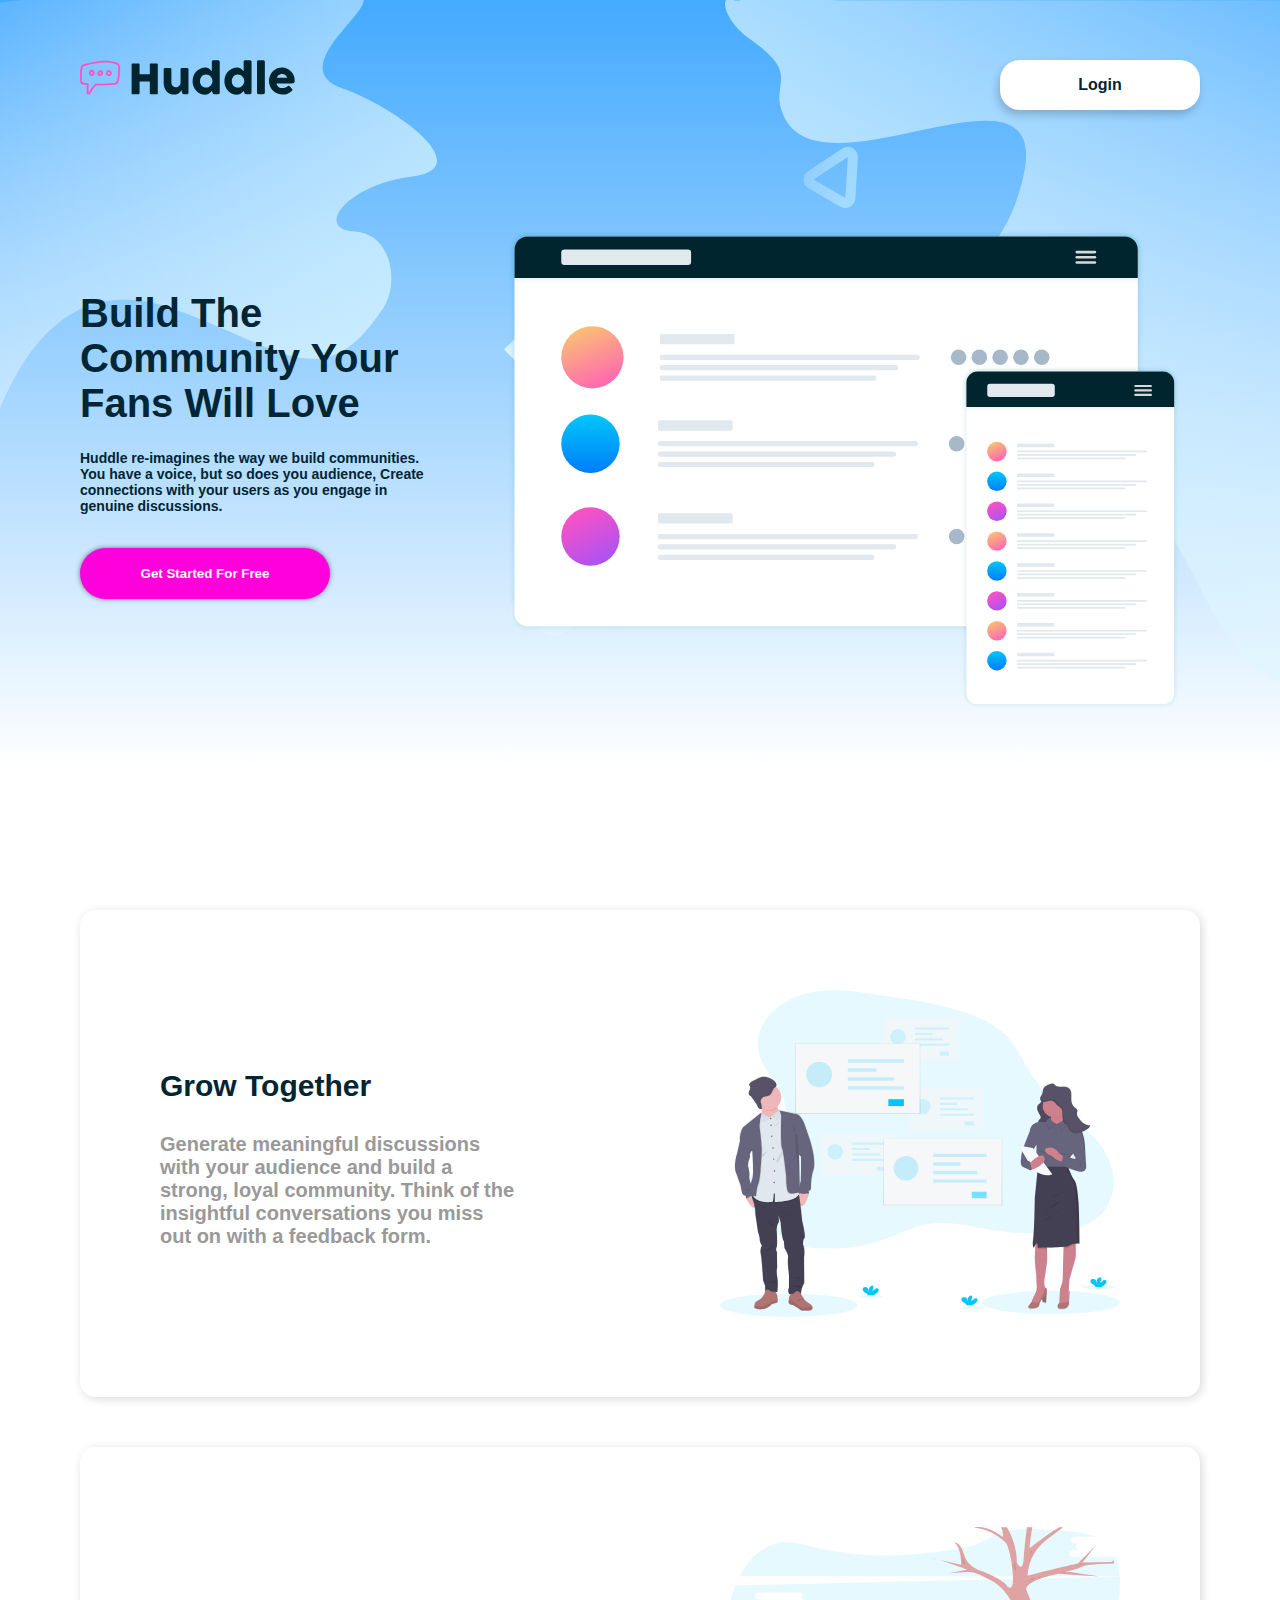
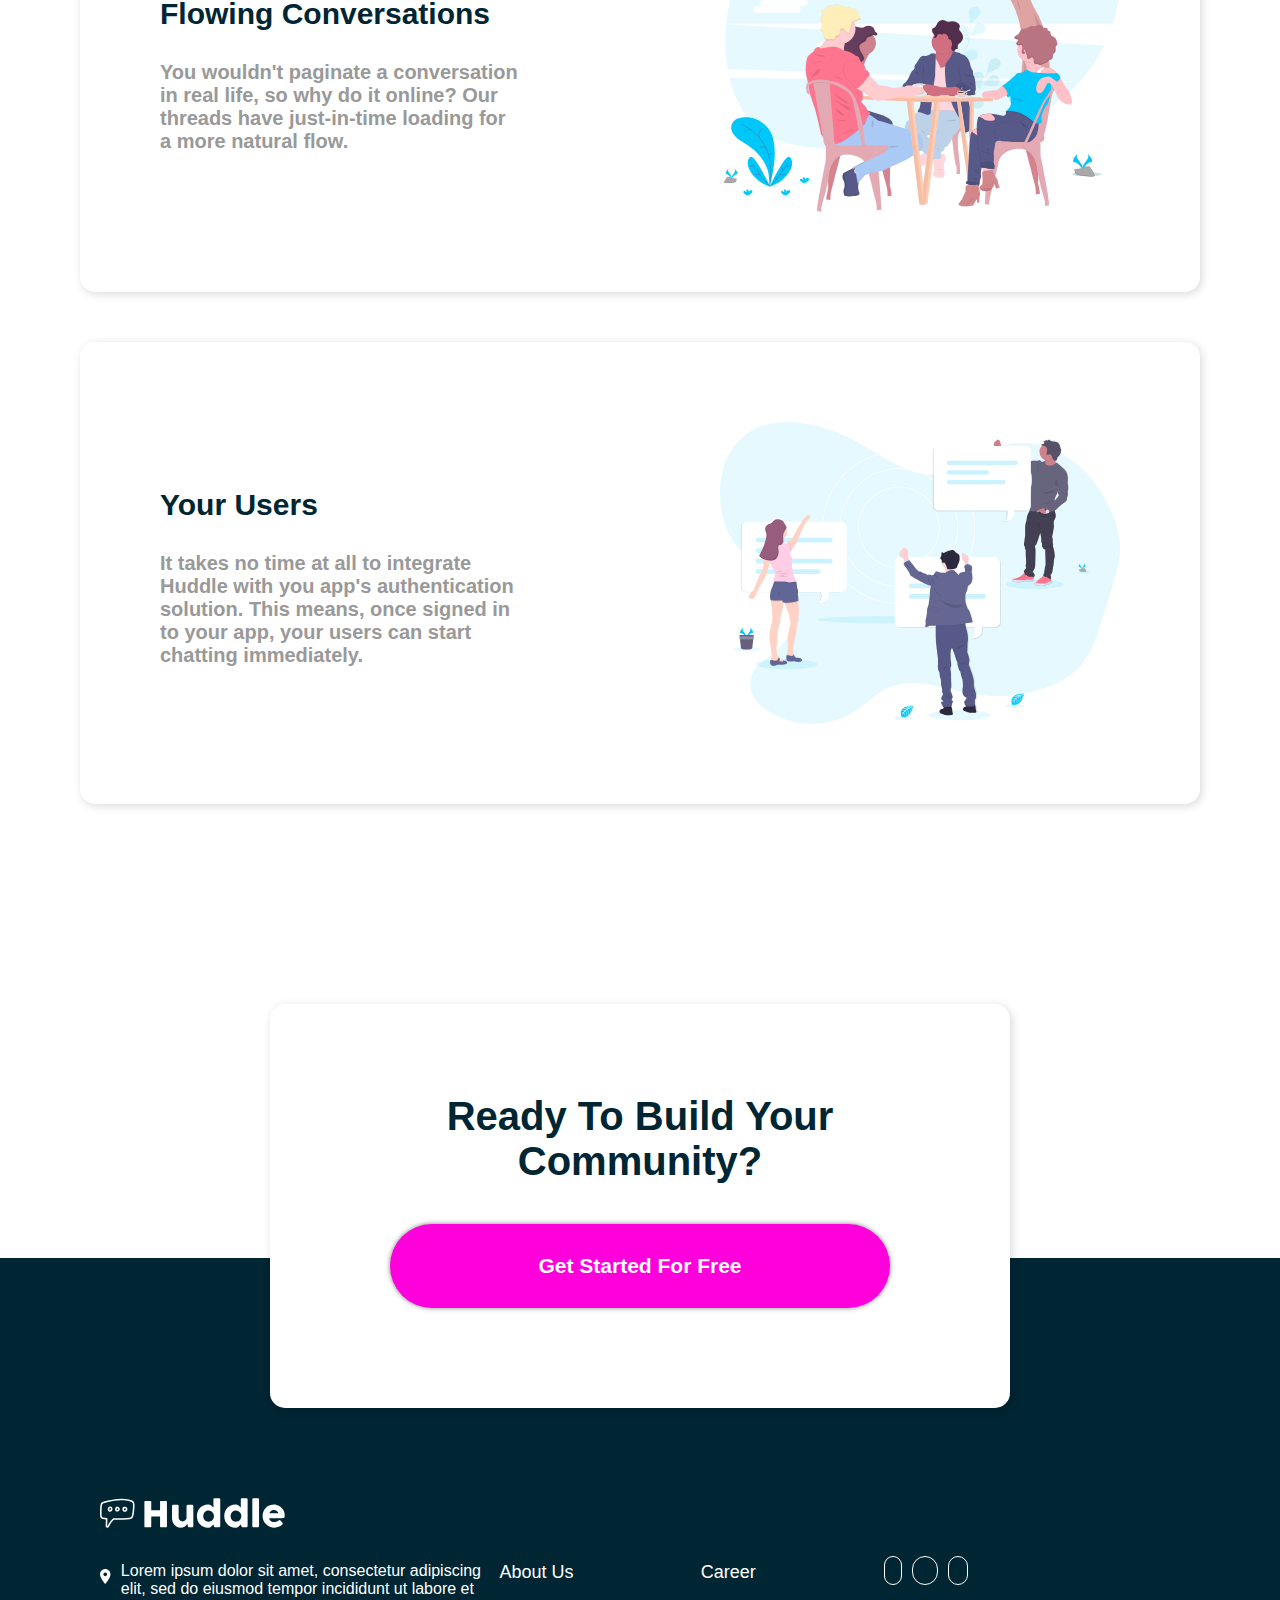
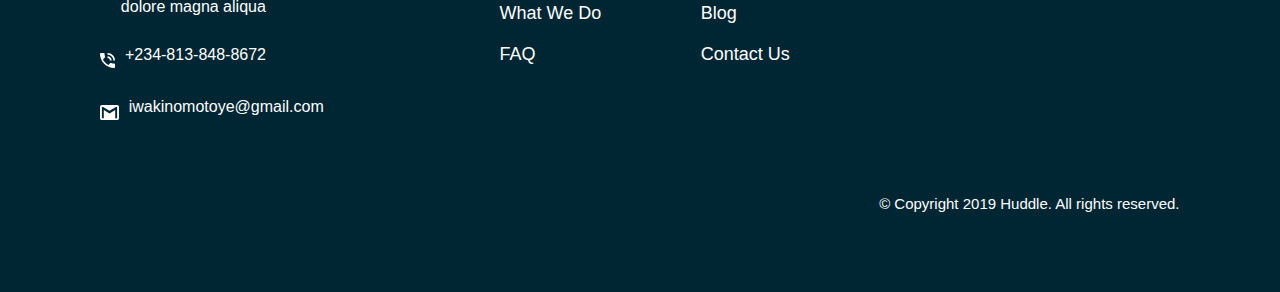
==== index.html @ a35ac896 "initial commit" ====
<!DOCTYPE html>
<html lang="en">
<head>
    <meta charset="UTF-8">
    <meta name="viewport" content="width=device-width, initial-scale=1.0">
    <meta http-equiv="X-UA-Compatible" content="ie=edge">
    <title>Huddle</title>
    <link rel="icon" href="images/favicon-32x32.png">
    <link rel="stylesheet" href="huddle.css">
    <link rel="stylesheet" href="https://use.fontawesome.com/releases/v5.7.2/css/all.css" integrity="sha384-fnmOCqbTlWIlj8LyTjo7mOUStjsKC4pOpQbqyi7RrhN7udi9RwhKkMHpvLbHG9Sr" crossorigin="anonymous">
</head>
<body>
    <main>
        <header class="header">
            <img src="images/logo.svg" alt="huddle">
            <div>
                <button id="loginBtn">Login</button>
            </div>
        </header>
        <section id="modal" class="modal-login hide">
                <form action="" id="form" class="form" autocomplete="off">
                    <span class="cancel" id="cancel">x</span>
                    <label for="username">Username:</label>
                    <input type="username" id="username" placeholder="Enter Username"
                        required>
                    <div class="message">
                        <span data-rule="valueMissing" class="hide">
                            Username field is required.
                        </span>
                    </div>
                    <label for="password">Password:</label>
                    <input type="password" id="password" placeholder="Enter Password"
                    required>
                    <div class="message">
                        <span data-rule="valueMissing" class="hide">
                            Password field is required.
                        </span>
                    </div>
                    <button type="submit">Submit</button>
                    <button id="cancel">Cancel</button>
                </form>
        </section>
        <article>
            <section class="section-one">
                <div>
                    <h1>Build The Community Your Fans Will Love</h1>
                    <p>
                        Huddle re-imagines the way we build communities. You have a voice,
                        but so does you audience, Create connections with your users as you 
                        engage in genuine discussions.
                    </p>
                    <button>Get Started For Free</button>
                </div>
                <img src="images/illustration-mockups.svg" alt="illustration-mockup">
            </section>
            <section class="section-two">
                    <section>
                        <img src="images/illustration-grow-together.svg" alt="grow together">
                        <div>
                            <h3>Grow Together</h3>
                            <p>
                                Generate meaningful discussions with your audience and build
                                a strong, loyal community. Think of the insightful conversations
                                you miss out on with a feedback form.
                            </p>
                        </div>
                    </section>
                    <section>
                        <img src="images/illustration-flowing-conversation.svg" alt="flowing conversation">
                        <div>
                            <h3>Flowing Conversations</h3>
                            <p>
                                You wouldn't paginate a conversation in real life, so why do it
                                online? Our threads have just-in-time loading for a more natural
                                flow.
                            </p>
                        </div>
                    </section>
                    <section>
                        <img src="images/illustration-your-users.svg" alt="users">
                        <div>
                            <h3>Your Users</h3>
                            <p>
                                It takes no time at all to integrate Huddle with you app's 
                                authentication solution. This means, once signed in to your app,
                                your users can start chatting immediately.
                            </p>
                        </div>
                    </section>
                </div>
            </section>
        </article>
        <section class="section-three">
            <h3>Ready To Build Your Community?</h3>
            <button>Get Started For Free</button>
        </section>
        <footer>
            <div><img src="images/logo2.svg" alt="huddle footer's logo"></div>
            <section>
                <section>
                        <div class="footer-icon">
                            <img src="images/icon-location.svg" alt="location icon">
                            <div>
                                Lorem ipsum dolor sit amet, consectetur adipiscing elit, sed do
                                eiusmod tempor incididunt ut labore et dolore magna aliqua
                            </div>
                        </div>
                        <div class="footer-icon">
                            <img src="images/icon-phone.svg" alt="phone icon">
                            <div>+234-813-848-8672</div>
                        </div>
                        <div class="footer-icon">
                            <img src="images/icon-email.svg" alt="email icon">
                            <div>iwakinomotoye@gmail.com</div>
                        </div>
                    </section>
                    <section class="footer-navlinks">
                        <div><a href="#AboutUs">About Us</a></div>
                        <div><a href="#WhatWeDo">What We Do</a></div>
                        <div><a href="#FAQ">FAQ</a></div>
                        <div><a href="#Career">Career</a></div>
                        <div><a href="#Blog">Blog</a></div>
                        <div><a href="#ContactUs">Contact Us</a></div>
                    </section>
                    <section class="socialmedia-links">
                        <div>
                            <a href="#twitter"><i class="fab fa-twitter"></i></a>
                            <a href="#facebook"><i class="fab fa-facebook-f"></i></a>
                            <a href="#instagram"><i class="fab fa-instagram"></i></a> 
                        </div>
                        <div class="copyright">&copy; Copyright 2019 Huddle. All rights reserved.</div>
                    </section>
            </section>
        </footer>
    </main>
</body>
<script type="text/javascript" src="huddle.js"></script>
</html>
---- huddle.css ----
body {
    margin: 0px;
    padding: 0px;
    background: url('images/bg-hero-mobile.svg') no-repeat, linear-gradient(180deg, #4af 0%, #fff 19%);
    background-size: contain;
    font-family: -apple-system, BlinkMacSystemFont, 'Segoe UI', Roboto, Oxygen, Ubuntu, Cantarell, 'Open Sans', 'Helvetica Neue', sans-serif;
    color: #002533;
    font-weight: 600;
    text-align: center;
    font-size: 19px;
}
h1 {
    margin: 0px;
    color: #002533;
    font-size: 28px;
    padding-bottom: 10px;
}
h3 {
    color: #002533;
    font-size: 20px;
}
button {
    border: none;
    cursor: pointer;
    border-radius: 20px;
}
a {
    text-decoration: none;
    color: inherit;
}
a:hover {
    transition: color 1s ease;
    color: #2cf;
}
a:focus {
    outline: none;
    box-shadow: inset 0 -2px 0 dodgerblue;
}
.header {
    padding: 30px 15px;
    display: flex;
    justify-content: space-between;
}
.header > img {
    height: 22px;
}
.header button {
   height: 30px;
   width: 120px;
   background-color: #fff;
   box-shadow: -2px 5px 8px rgba(0,0,0,0.19);
   color: #002533;
   font-weight: 900;
   font-size: 12px;
   transition: background-color 2s ease;
}
.header button:hover {
    transition: background-color 2s ease;
    background: #f2d;
}
.header button:focus {
    outline: none;
    background: dodgerblue;
}
article {
    padding: 30px 15px;
}
.section-one img {
    padding: 0 20px;
    width: calc(100% - 40px);
}
.section-one button, .section-three button {
    color: #fff;
    width: 200px;
    font-weight: 700;
    padding: 12px;
    background: #f0d;
    box-shadow: 0px 0px 5px rgba(0, 0, 0, 0.5);
    transition: width 1s ease-out;
}
.section-one button:hover, .section-three button:hover {
    transition: width 1s ease-out;
    width: 250px;
}
.section-one button:focus, .section-three button:focus {
    outline: none;
    background: #2cf;
}
.section-one button {
    margin: 20px 0 50px 0;
}
.section-two {
    margin-top: 80px;
    color: #999;
    font-size: 20px;
}
.section-two img {
    width: 100%;
}
.section-two section {
    box-shadow: 2px 2px 10px rgba(0, 0, 0, 0.15);
    padding: 60px 20px 20px 20px;
    border-radius: 15px;
    margin-bottom: 50px;
}
.section-three {
    position: relative;
    background-color: #fff;
    top: 80px;
    box-shadow: 2px 2px 10px rgba(0, 0, 0, 0.15);
    border-radius: 15px;
    padding: 30px 10px 50px 10px;
    margin: 10px;
}
.section-three h1 {
    margin-bottom: 20px;
}
footer {
    background-color: #002533;
    color: #fff;
    font-weight: 400;
    padding: 120px 10px 80px 20px;
    text-align: left;
    font-size: 16px;
}
footer > div img {
    height: 30px;
}
.footer-icon {
    display: flex;
    margin: 30px 0;
}
.footer-icon img {
    height: 15px;
    margin-right: 10px;
    margin-top: 7px;
    align-content: center;
}
.footer-navlinks div{
    font-size: 22px;
    padding: 20px 0;
}
.socialmedia-links {
    text-align: center;
    margin: 50px 30px 30px 30px;
}
.socialmedia-links a {
    padding: 5px 12px;
    margin: 5px;
    border-radius: 50px;
    border: 1px solid #fff;
}
.socialmedia-links a:first-child {
    padding: 5px 8px;
}
.socialmedia-links a:last-child {
    padding: 5px 9px;
}
.copyright {
    padding-top: 30px;
    text-align: center;
    font-size: 13px;
}
/* styling for modal component (login form for mobile view) */
.modal-login {
    position: fixed;
    z-index: 1;
    top: 0;
    left: 0;
    width: 100%;
    height: 100%;
    background: rgba(0, 0, 0, 0.5);
}
.form {
    position: absolute;
    top: 100px;
    left: 50px;
    padding: 50px;
    background: #fff;
    text-align: left;
    border-radius: 10px;
}
label {
    display: block;
}
.modal-login button {
    border-radius: 5px;
    padding: 10px;
    color: #fff;
    margin-top: 20px;
}
.modal-login button:first-of-type {
    background-color: rgb(6, 155, 6);
}
.modal-login button:first-of-type:focus,.modal-login button:first-of-type:hover {
    outline: none;
    border: 2px solid rgb(6, 155, 6);
}
.modal-login button:last-of-type {
    background-color: rgb(236, 11, 50);
}
.modal-login button:last-of-type:focus, .modal-login button:last-of-type:hover {
    outline: none;
    border: 2px solid rgb(236, 11, 50);
}
.cancel {
    background: rgb(236, 11, 50);
    padding: 0px 10px 3px 10px;
    position: absolute;
    top: 10px;
    right: 20px;
    cursor: pointer;
}
.cancel:hover {
    color: #fff;
}
input {
    outline: none;
    width: 80%;
    border: none;
    border-bottom: 2px solid dodgerblue;
    padding: 13px;
}
.message {
    margin-bottom: 10px;
    color: #555;
    font-size: 13px;
}
.hide {
    display: none;
}
@media (min-width: 576px) {
 .form {
     left: 100px;
 }
}

@media (min-width: 768px) {
    .form {
        left: 200px;
    }
}

@media (min-width: 992px) {
    body {
        background: url('images/bg-hero-desktop.svg') no-repeat, linear-gradient(180deg, #4af 0%, #fff 22%);
        font-size: 14px;
    }
    .header {
        padding: 60px 80px;
    }
    .header img {
        height: 35px;
    }
    .header button {
        height: 50px;
        width: 200px;
        font-size: 16px;
    }
    h1 {
        font-size: 40px;
    }
    h3 {
        font-size: 30px;
    }
    article {
        padding: 60px 80px 0 80px;
    }
    .section-one {
        text-align: left;
        display: flex;
        align-items: center;
    }
    .section-one img {
        margin-left: 60px;
        width: 60%;
    }
    .section-one button {
        padding: 18px;
        width: 250px;
        border-radius: 40px;
        transition: width 1s ease-out;
    }
    .section-one button:hover {
        transition: width 1s ease-out;
        width: 300px;
    }
    .section-two {
        margin-top: 200px;
        text-align: left;
    }
    .section-two section {
        display: flex;
        align-items: center;
        flex-direction: row-reverse;
        padding: 80px;
    }
    .section-two img {
        width: 400px;
        margin-left: 100px;
    }
    .section-three {
        width: 50%;
        padding: 50px 50px 100px 50px;
        margin: 0 auto;
        top: 150px;
    }
    .section-three h3 {
        font-size: 40px;
    }
    .section-three button {
        width: 500px;
        border-radius: 80px;
        padding: 30px;
        font-size: 21px;
        transition: width 1s ease-out;
    }
    .section-three button:hover {
        transition: width 1s ease-out;
        width: 400px;
    }
    footer {
        padding: 240px 60px 80px 100px;
    }
    footer > section {
        display: flex;
        justify-content: space-between;
    }
    footer > section > section {
        width: 400px;
    }
    .footer-navlinks {
        display: flex;
        flex-direction: column;
        flex-wrap: wrap;
        margin: 20px 0;
        height: 150px;
    }
    .footer-navlinks div {
        font-size: 18px;
        padding: 10px;
    }
    .socialmedia-links {
        width: 350px;
        text-align: left;
        display: flex;
        height: 250px;
        margin: 0;
        margin-top: 30px;
        flex-direction: column;
        justify-content: space-between;
    }
    .copyright {
        text-align: inherit;
        padding-top: none;
        font-size: 15px;
    }
    /* styling for modal component */
    .form {
        width: 500px;
        top: 200px;
        left: 200px;
    }
}
@media screen and (min-width: 1200px) {
    .section-two img {
        margin-left: 200px;
    }
    /* styling for the modal component desktop view */
    .form {
        left: 30%;
    }
    .message {
        font-size: 17px;
    }
}
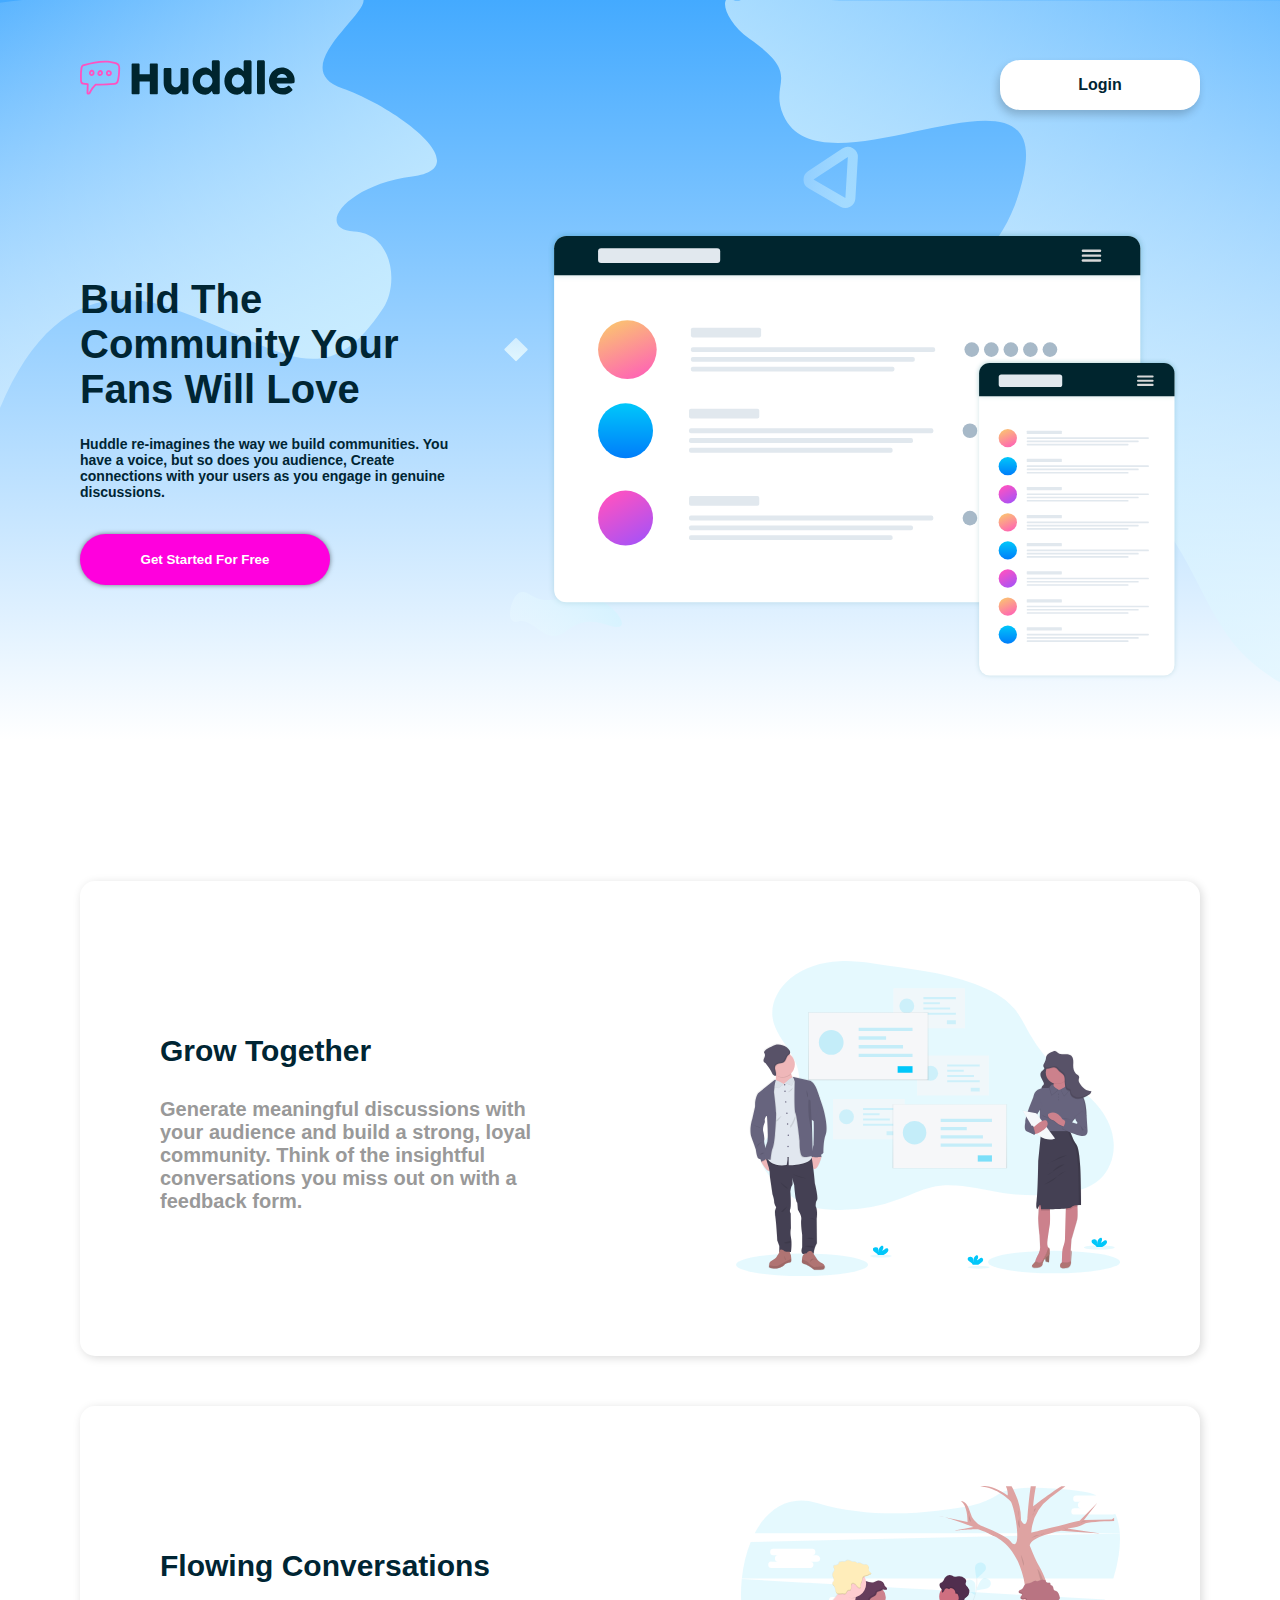
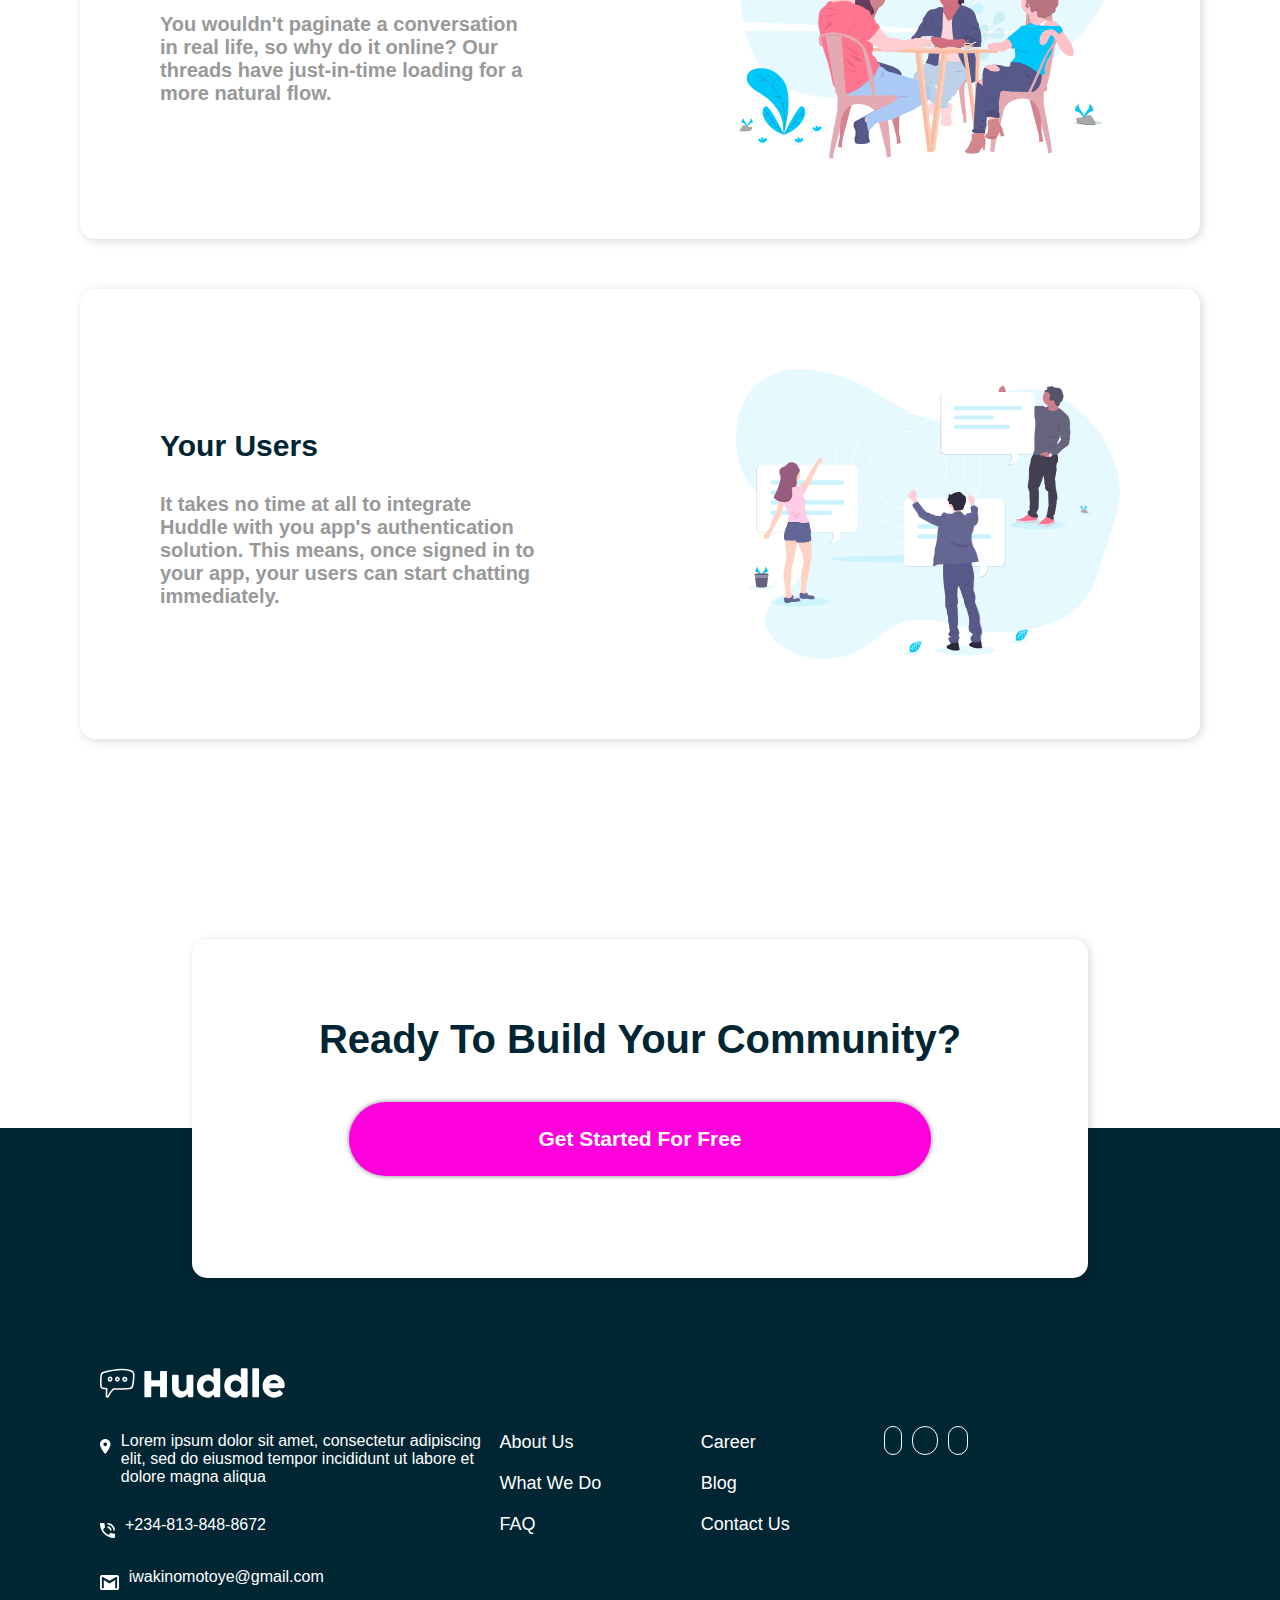
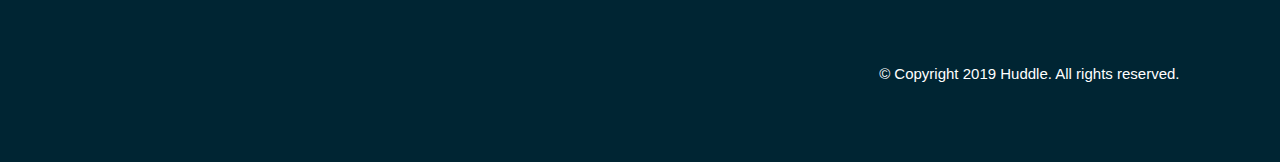
==== commit 278449fe: "Update index.html" ====
--- a/index.html
+++ b/index.html
@@ -22,10 +22,13 @@
                     <span class="cancel" id="cancel">x</span>
                     <label for="username">Username:</label>
                     <input type="username" id="username" placeholder="Enter Username"
-                        required>
+                    pattern="[a-zA-Z ]{6,}" required>
                     <div class="message">
                         <span data-rule="valueMissing" class="hide">
                             Username field is required.
+                        </span>
+                        <span data-rule="patternMismatch" class="hide">
+                            Minimum of 6 alphabetical characters.
                         </span>
                     </div>
                     <label for="password">Password:</label>
@@ -36,9 +39,57 @@
                             Password field is required.
                         </span>
                     </div>
-                    <button type="submit">Submit</button>
+                    <label ><input type="checkbox" id="remember">Remember me</label>
+                    <button type="submit" id="submit">Submit</button>
                     <button id="cancel">Cancel</button>
+                    <a href="#forget" class="forget">Forgotten Password?</a>
                 </form>
+        </section>
+        <section id="modalSignup" class="modal-login hide">
+            <form action="" id="signupForm" class="form" autocomplete="off">
+                <span class="cancel" id="cancel">x</span>
+                <label for="username">Username:</label>
+                <input type="username" id="username" placeholder="Enter Username"
+                pattern="[a-zA-Z ]{6,}" required>
+                <div class="message">
+                    <span data-rule="valueMissing" class="hide">
+                        Username field is required.
+                    </span>
+                    <span data-rule="patternMismatch" class="hide">
+                        Minimum of 6 alphabetical characters.
+                    </span>
+                </div>
+                <label for="Email">Email:</label>
+                <input type="email" id="Email" placeholder="Enter Email" required>
+                <div class="message">
+                    <span data-rule="valueMissing" class="hide">
+                        Email field is required.
+                    </span>
+                    <span data-rule="typeMismatch" class="hide">
+                        No special characters or symbols except '.' and '@'.
+                    </span>
+                </div>
+                <label for="password">Password:</label>
+                <input type="password" id="password" placeholder="Enter Password"
+                required>
+                <div class="message">
+                    <span data-rule="valueMissing" class="hide">
+                        Password field is required.
+                    </span>
+                </div>
+                <label for="password">Confirm Password:</label>
+                <input type="password" id="password" placeholder="Confirm Password"
+                required>
+                <div class="message">
+                    <span data-rule="valueMissing" class="hide">
+                        Password field is required.
+                    </span>
+                </div>
+                <label ><input type="checkbox" id="remember" required>I agree to the 
+                    <a href="#term" class="terms">Terms & conditions</a></label>
+                <button type="submit" id="submitSignup">Submit</button>
+                <button id="cancel">Cancel</button>
+            </form>
         </section>
         <article>
             <section class="section-one">
@@ -49,7 +100,7 @@
                         but so does you audience, Create connections with your users as you 
                         engage in genuine discussions.
                     </p>
-                    <button>Get Started For Free</button>
+                    <button id="signupBtn">Get Started For Free</button>
                 </div>
                 <img src="images/illustration-mockups.svg" alt="illustration-mockup">
             </section>
@@ -92,7 +143,7 @@
         </article>
         <section class="section-three">
             <h3>Ready To Build Your Community?</h3>
-            <button>Get Started For Free</button>
+            <button id="signupBtn">Get Started For Free</button>
         </section>
         <footer>
             <div><img src="images/logo2.svg" alt="huddle footer's logo"></div>
@@ -135,4 +186,4 @@
     </main>
 </body>
 <script type="text/javascript" src="huddle.js"></script>
-</html>+</html>
--- a/huddle.css
+++ b/huddle.css
@@ -9,6 +9,12 @@
     text-align: center;
     font-size: 19px;
 }
+* {
+    /* when you set a particular width, this settings below allows the width to remain intact
+    even if a padding property is added to it, if not, the width would be increased by the
+    padding property that was set to it. */
+    box-sizing: border-box;
+}
 h1 {
     margin: 0px;
     color: #002533;
@@ -28,13 +34,11 @@
     text-decoration: none;
     color: inherit;
 }
-a:hover {
+a:hover, a:focus {
+    outline: none;
+    box-shadow: inset 0 -2px 0 dodgerblue;
     transition: color 1s ease;
     color: #2cf;
-}
-a:focus {
-    outline: none;
-    box-shadow: inset 0 -2px 0 dodgerblue;
 }
 .header {
     padding: 30px 15px;
@@ -110,7 +114,8 @@
     box-shadow: 2px 2px 10px rgba(0, 0, 0, 0.15);
     border-radius: 15px;
     padding: 30px 10px 50px 10px;
-    margin: 10px;
+    width: 70%;
+    margin: 0 auto;
 }
 .section-three h1 {
     margin-bottom: 20px;
@@ -173,9 +178,10 @@
 }
 .form {
     position: absolute;
-    top: 100px;
-    left: 50px;
-    padding: 50px;
+    top: 10%;
+    left:  5%;
+    width: 90%;
+    padding: 50px 20px 30px 20px;
     background: #fff;
     text-align: left;
     border-radius: 10px;
@@ -207,7 +213,7 @@
     background: rgb(236, 11, 50);
     padding: 0px 10px 3px 10px;
     position: absolute;
-    top: 10px;
+    top: 18px;
     right: 20px;
     cursor: pointer;
 }
@@ -221,23 +227,60 @@
     border-bottom: 2px solid dodgerblue;
     padding: 13px;
 }
+[type="checkbox"] {
+    width: 20px;
+}
 .message {
+    width: 80%;
     margin-bottom: 10px;
     color: #555;
     font-size: 13px;
 }
+.forget {
+    position: absolute;
+    font-size: 13px;
+    right: 30px;
+    bottom: 30px;
+    width: 60px;
+    font-weight: 200;
+    color: #f29;
+}
+.terms {
+    font-weight: 400;
+    color: #f29;
+}
 .hide {
     display: none;
 }
+@media (min-width: 375px) {
+    .form {
+        left:  10%;
+        width: 80%;
+    }
+}
 @media (min-width: 576px) {
- .form {
-     left: 100px;
- }
-}
+    
+    .section-two {
+        margin-top: 200px;
+        text-align: left;
+    }
+    .section-two section {
+        width: 100%;
+        display: flex;
+        align-items: center;
+        flex-direction: row-reverse;
+        padding: 80px;
+    }
+    .section-two img {
+        width: 50%;
+        margin-left: 10%;
+    }
 
+}
 @media (min-width: 768px) {
     .form {
-        left: 200px;
+        left:  20%;
+        width: 60%;
     }
 }
 
@@ -290,18 +333,20 @@
         text-align: left;
     }
     .section-two section {
+        width: 100%;
         display: flex;
         align-items: center;
         flex-direction: row-reverse;
         padding: 80px;
     }
     .section-two img {
-        width: 400px;
-        margin-left: 100px;
+        width: 40%;
+        margin-left: 10%;
     }
     .section-three {
-        width: 50%;
-        padding: 50px 50px 100px 50px;
+        width: 70%;
+        padding: 3% 0 8% 0;
+        /* padding: 50px 0px 100px 0px; */
         margin: 0 auto;
         top: 150px;
     }
@@ -309,15 +354,15 @@
         font-size: 40px;
     }
     .section-three button {
-        width: 500px;
+        width: 65%;
         border-radius: 80px;
-        padding: 30px;
+        padding: 25px;
         font-size: 21px;
         transition: width 1s ease-out;
     }
     .section-three button:hover {
         transition: width 1s ease-out;
-        width: 400px;
+        width: 50%;
     }
     footer {
         padding: 240px 60px 80px 100px;
@@ -357,9 +402,12 @@
     }
     /* styling for modal component */
     .form {
-        width: 500px;
-        top: 200px;
-        left: 200px;
+        top: 20%;
+        left: 25%;
+        width: 50%;
+    }
+    .forget {
+        width: fit-content;
     }
 }
 @media screen and (min-width: 1200px) {
@@ -367,10 +415,7 @@
         margin-left: 200px;
     }
     /* styling for the modal component desktop view */
-    .form {
-        left: 30%;
-    }
     .message {
-        font-size: 17px;
-    }
-}+        font-size: inherit;
+    }
+}
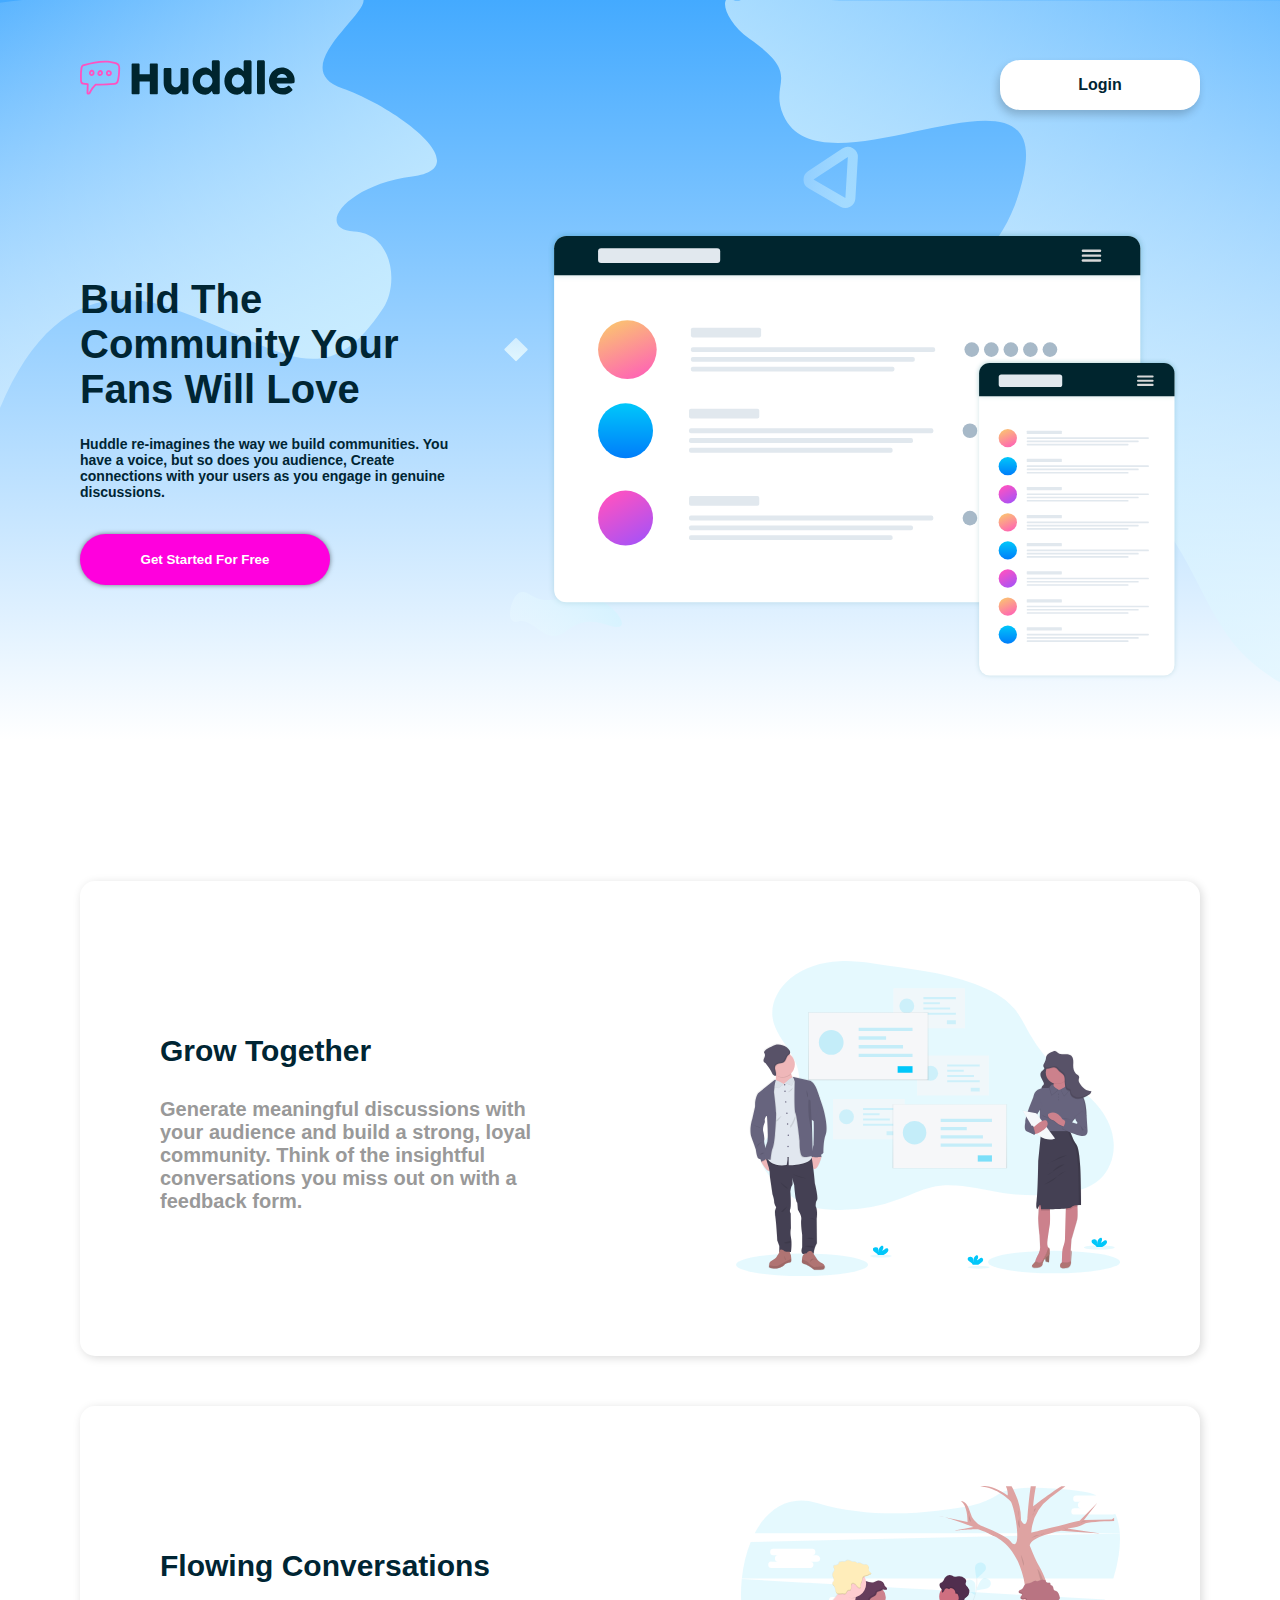
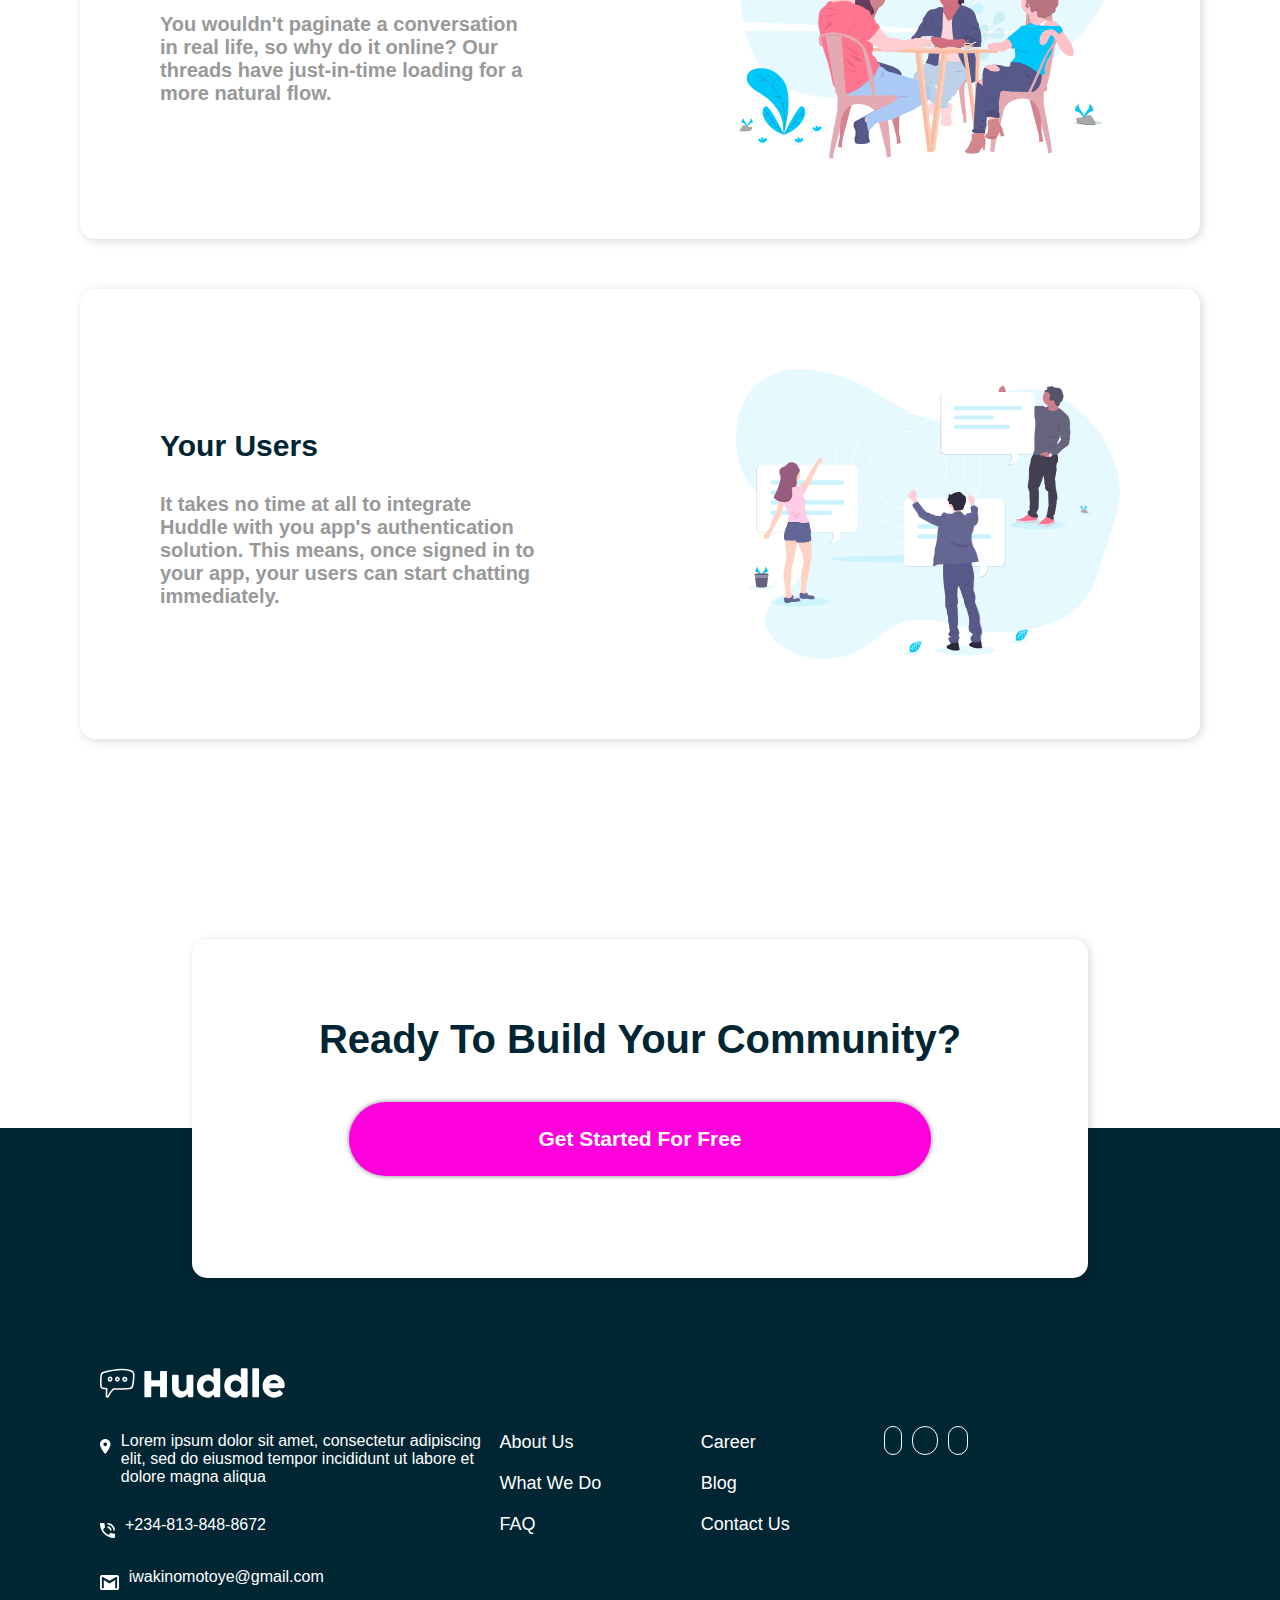
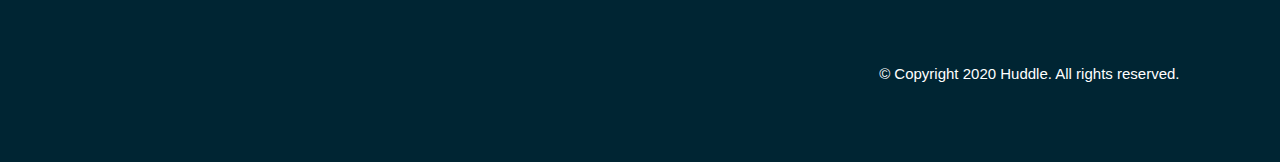
==== commit 9fc42272: "Update index.html" ====
--- a/index.html
+++ b/index.html
@@ -20,15 +20,12 @@
         <section id="modal" class="modal-login hide">
                 <form action="" id="form" class="form" autocomplete="off">
                     <span class="cancel" id="cancel">x</span>
+                    <h2>Login</h2>
                     <label for="username">Username:</label>
-                    <input type="username" id="username" placeholder="Enter Username"
-                    pattern="[a-zA-Z ]{6,}" required>
+                    <input type="username" id="username" placeholder="Enter Username" required>
                     <div class="message">
                         <span data-rule="valueMissing" class="hide">
                             Username field is required.
-                        </span>
-                        <span data-rule="patternMismatch" class="hide">
-                            Minimum of 6 alphabetical characters.
                         </span>
                     </div>
                     <label for="password">Password:</label>
@@ -39,17 +36,18 @@
                             Password field is required.
                         </span>
                     </div>
-                    <label ><input type="checkbox" id="remember">Remember me</label>
+                    <label ><input type="checkbox">Remember me</label>
                     <button type="submit" id="submit">Submit</button>
-                    <button id="cancel">Cancel</button>
+                    <button type="reset" id="cancel">Cancel</button>
                     <a href="#forget" class="forget">Forgotten Password?</a>
                 </form>
         </section>
-        <section id="modalSignup" class="modal-login hide">
+        <section id="modalSignup" class="modal-signup hide">
             <form action="" id="signupForm" class="form" autocomplete="off">
-                <span class="cancel" id="cancel">x</span>
-                <label for="username">Username:</label>
-                <input type="username" id="username" placeholder="Enter Username"
+                <h2>Sign Up</h2>
+                <span class="cancel" id="cancel-signup">x</span>
+                <label for="signup-username">Username:</label>
+                <input type="username" id="signup-username" placeholder="Enter Username"
                 pattern="[a-zA-Z ]{6,}" required>
                 <div class="message">
                     <span data-rule="valueMissing" class="hide">
@@ -69,26 +67,39 @@
                         No special characters or symbols except '.' and '@'.
                     </span>
                 </div>
-                <label for="password">Password:</label>
-                <input type="password" id="password" placeholder="Enter Password"
+
+
+                <label for="signup-password">Password:</label>
+                <input type="password" id="signup-password" placeholder="Enter Password"
                 required>
                 <div class="message">
                     <span data-rule="valueMissing" class="hide">
                         Password field is required.
                     </span>
                 </div>
-                <label for="password">Confirm Password:</label>
-                <input type="password" id="password" placeholder="Confirm Password"
+                <label for="signup-password">Confirm Password:</label>
+                <input type="password" id="confirm-password" placeholder="Confirm Password"
                 required>
                 <div class="message">
                     <span data-rule="valueMissing" class="hide">
                         Password field is required.
-                    </span>
-                </div>
-                <label ><input type="checkbox" id="remember" required>I agree to the 
-                    <a href="#term" class="terms">Terms & conditions</a></label>
+                    </span>                    
+                    <span data-rule="customError" class="hide">
+                        Must match 'Password' field.
+                    </span>
+                </div>
+
+
+                <label class="terms-label">I agree to the <a href="#term" class="terms">Terms & conditions</a></label>
+                <input type="checkbox" required>
+                <div class="message">
+                    <span data-rule="valueMissing" class="hide">
+                        You must agree to the Terms & conditions.
+                    </span>
+                </div>
                 <button type="submit" id="submitSignup">Submit</button>
-                <button id="cancel">Cancel</button>
+                <button id="cancel-signup" type="reset">Cancel</button>
+                <!-- error message for checkbox and confirm password must match -->
             </form>
         </section>
         <article>
@@ -143,7 +154,7 @@
         </article>
         <section class="section-three">
             <h3>Ready To Build Your Community?</h3>
-            <button id="signupBtn">Get Started For Free</button>
+            <button id="signupBtn2">Get Started For Free</button>
         </section>
         <footer>
             <div><img src="images/logo2.svg" alt="huddle footer's logo"></div>
@@ -179,7 +190,7 @@
                             <a href="#facebook"><i class="fab fa-facebook-f"></i></a>
                             <a href="#instagram"><i class="fab fa-instagram"></i></a> 
                         </div>
-                        <div class="copyright">&copy; Copyright 2019 Huddle. All rights reserved.</div>
+                        <div class="copyright">&copy; Copyright 2020 Huddle. All rights reserved.</div>
                     </section>
             </section>
         </footer>
--- a/huddle.css
+++ b/huddle.css
@@ -10,9 +10,6 @@
     font-size: 19px;
 }
 * {
-    /* when you set a particular width, this settings below allows the width to remain intact
-    even if a padding property is added to it, if not, the width would be increased by the
-    padding property that was set to it. */
     box-sizing: border-box;
 }
 h1 {
@@ -177,14 +174,21 @@
     background: rgba(0, 0, 0, 0.5);
 }
 .form {
+    font-size: 15px;
     position: absolute;
-    top: 10%;
+    top: 0%;
     left:  5%;
     width: 90%;
     padding: 50px 20px 30px 20px;
     background: #fff;
     text-align: left;
     border-radius: 10px;
+}
+#form {
+    top: 15%;
+}
+.form h2 {
+    margin: 0;
 }
 label {
     display: block;
@@ -233,7 +237,7 @@
 .message {
     width: 80%;
     margin-bottom: 10px;
-    color: #555;
+    color: red;
     font-size: 13px;
 }
 .forget {
@@ -254,12 +258,18 @@
 }
 @media (min-width: 375px) {
     .form {
+        top: 1%;
+    }
+    .form h2 {
+        margin: 10px 0;
+    }
+}
+@media (min-width: 576px) {
+    .form {
+        top: 2%;
         left:  10%;
         width: 80%;
     }
-}
-@media (min-width: 576px) {
-    
     .section-two {
         margin-top: 200px;
         text-align: left;
@@ -279,6 +289,7 @@
 }
 @media (min-width: 768px) {
     .form {
+        top: 3%;
         left:  20%;
         width: 60%;
     }
@@ -402,9 +413,12 @@
     }
     /* styling for modal component */
     .form {
-        top: 20%;
+        top: 6%;
         left: 25%;
         width: 50%;
+    }
+    #form {
+        top: 20%;
     }
     .forget {
         width: fit-content;
